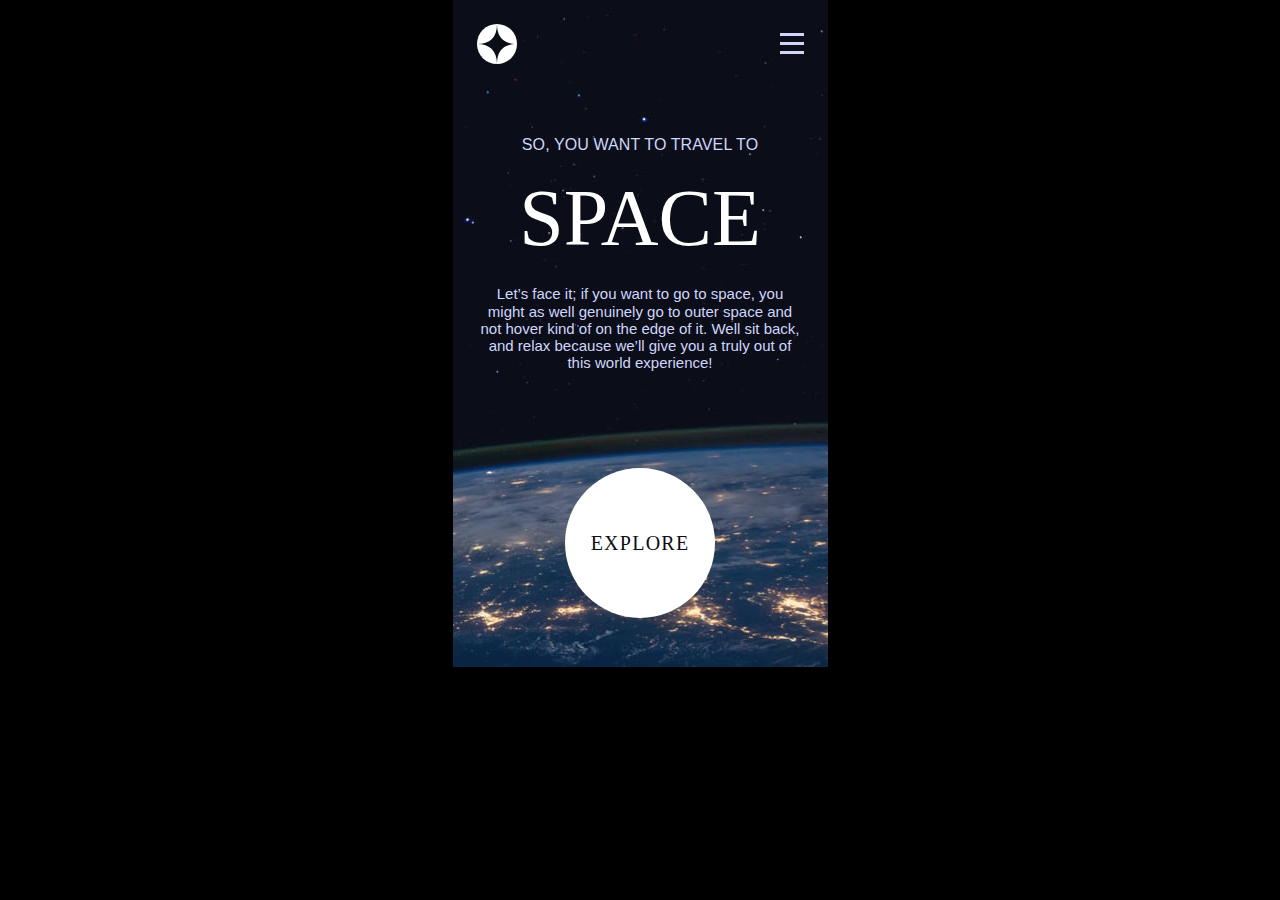
==== index.html @ ae2c72cc "Add files via upload" ====
<!DOCTYPE html>
<html lang="en">
<head>
  <meta charset="UTF-8">
  <meta name="viewport" content="width=device-width, initial-scale=1.0">
  <link rel="icon" type="image/png" sizes="32x32" href="./assets/favicon-32x32.png">
  <link rel="stylesheet" href="./assets/css/styles.css">
  <link rel="stylesheet" href="./assets/css/normalize.css">
  <title>Space tourism website</title>
</head>
<body>
  <div class="main-container">
    <div class="header">
      <div class="icon"></div>
      <div class="dropdown"></div>
    </div>
    <div class="body-container">
      <h4>SO, YOU WANT TO TRAVEL TO</h4>
      <h1>SPACE</h1>
      <p>Let’s face it; if you want to go to space, you might as well genuinely go to outer space and not hover kind of on the edge of it. Well sit back, and relax because we’ll give you a truly out of this world experience!</p>
    </div>
    <div class="circle">EXPLORE</div>
  </div>


  <!-- Solo agregado en 1440px -->
  <!-- 00 Home
  01 Destination
  02 Crew
  03 Technology -->

</body>
</html>
---- assets/css/styles.css ----
:root {
    --dark-blue: #0B0D17;
    --skyblue: #D0D6F9;
    --white: #FFFFFF;
}

/* Typography */
/* 150px 100px 56px 32px 28px*/
@import url(../fonts/Bellefair-Regular.ttf);
/* font-family: 'Bellefair', serif; */

/* Heading 5 - Barlow Condensed Regular - 28px - 4.75 Character Space  
Subheading 2 - Barlow Condensed Regular - 14px - 2.35 Character Space
    Nav Text - Barlow Condensed Regular - 16px - 2.7 Character Space*/
@import url(../fonts/BarlowCondensed-Regular.ttf);
/* font-family: 'Barlow Condensed', sans-serif; */

body {
    padding: 0;
    margin: 0;

    background-color: black;
}

.main-container {
    width: 375px;
    height: 667px;
    background-image: url(../home/background-home-mobile.jpg);
    background-size: cover;

    margin: 0 auto;
}

.header {
    height: 88px;
    width: 100%;

    display: flex;
    justify-content: space-between;

    
}

.icon {
    background-image: url(../shared/logo.svg);
    background-size: contain;

    width: 40px;
    height: 40px;

    margin-top: 24px;
    margin-left: 24px;
}

.dropdown {
    background-image: url(../shared/icon-hamburger.svg);
    background-size: contain;

    width: 24px;
    height: 21px;

    margin-top: 33px;
    margin-right: 24px;
}

.body-container {
    margin: 0 24px;
    margin-top: 48px;
}

.body-container h4 {
    margin: 0;
    padding: 0;

    font-family: 'Barlow Condensed', sans-serif;
    font-size: 16px;
    letter-spacing: 0.1px;

    font-weight: 400;
    text-align: center;
    color: var(--skyblue);
}

.body-container h1 {
    font-family: 'Bellefair', serif;
    font-size: 80px;
    font-weight: 400;
    text-align: center;
    margin-top: 18px;
    margin-bottom: 0;
    color: var(--white);
}

.body-container p {
    font-family: 'Barlow Condensed', sans-serif;
    font-size: 15px;
    font-weight: 400;
    text-align: center;
    width: 327px;
    margin-top: 21px;
    color: var(--skyblue);
}

.circle {
    font-family: 'Bellefair', serif;
    background-color: var(--white);
    border-radius: 50%;
    width: 150px;
    height: 150px;

    text-align: center;
    line-height: 150px;
    color: var(--dark-blue);
    letter-spacing: 1.25px;
    font-size: 20px;
    font-weight: 400;

    margin: 0 auto;

    margin-top: 96px;
}
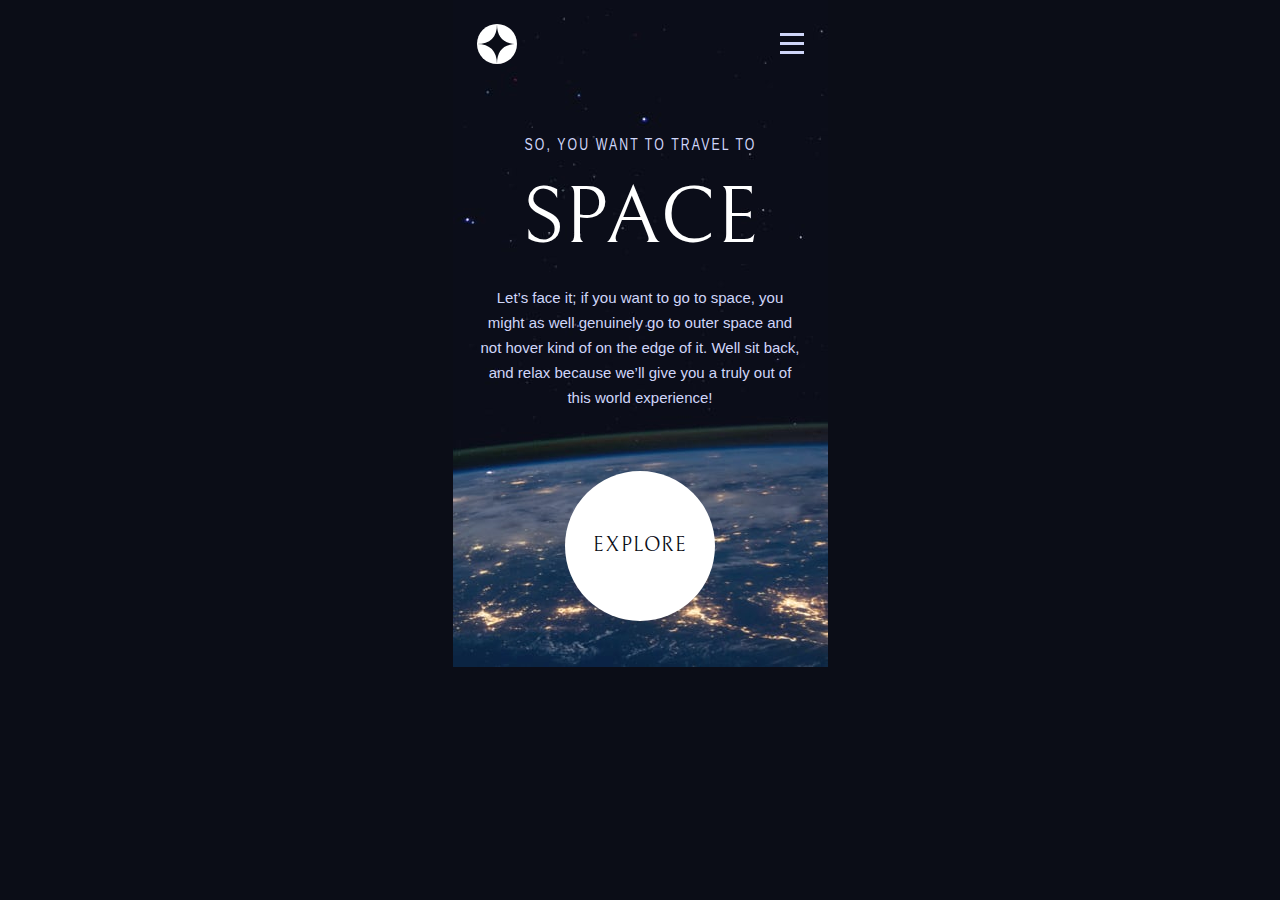
==== commit 28432c95: "Probando poner los estilos y colores en header" ====
--- a/index.html
+++ b/index.html
@@ -6,6 +6,7 @@
   <link rel="icon" type="image/png" sizes="32x32" href="./assets/favicon-32x32.png">
   <link rel="stylesheet" href="./assets/css/styles.css">
   <link rel="stylesheet" href="./assets/css/normalize.css">
+  <link rel="stylesheet" href="./assets/css/header.css">
   <title>Space tourism website</title>
 </head>
 <body>
--- a/assets/css/styles.css
+++ b/assets/css/styles.css
@@ -1,66 +1,5 @@
-:root {
-    --dark-blue: #0B0D17;
-    --skyblue: #D0D6F9;
-    --white: #FFFFFF;
-}
-
-/* Typography */
-/* 150px 100px 56px 32px 28px*/
-@import url(../fonts/Bellefair-Regular.ttf);
-/* font-family: 'Bellefair', serif; */
-
-/* Heading 5 - Barlow Condensed Regular - 28px - 4.75 Character Space  
-Subheading 2 - Barlow Condensed Regular - 14px - 2.35 Character Space
-    Nav Text - Barlow Condensed Regular - 16px - 2.7 Character Space*/
-@import url(../fonts/BarlowCondensed-Regular.ttf);
-/* font-family: 'Barlow Condensed', sans-serif; */
-
-body {
-    padding: 0;
-    margin: 0;
-
-    background-color: black;
-}
-
 .main-container {
-    width: 375px;
-    height: 667px;
-    background-image: url(../home/background-home-mobile.jpg);
-    background-size: cover;
-
-    margin: 0 auto;
-}
-
-.header {
-    height: 88px;
-    width: 100%;
-
-    display: flex;
-    justify-content: space-between;
-
-    
-}
-
-.icon {
-    background-image: url(../shared/logo.svg);
-    background-size: contain;
-
-    width: 40px;
-    height: 40px;
-
-    margin-top: 24px;
-    margin-left: 24px;
-}
-
-.dropdown {
-    background-image: url(../shared/icon-hamburger.svg);
-    background-size: contain;
-
-    width: 24px;
-    height: 21px;
-
-    margin-top: 33px;
-    margin-right: 24px;
+    background-image: url(../home/background-home-mobile-375x667.jpg);
 }
 
 .body-container {
@@ -74,15 +13,16 @@
 
     font-family: 'Barlow Condensed', sans-serif;
     font-size: 16px;
-    letter-spacing: 0.1px;
+    letter-spacing: 2.7px;
 
-    font-weight: 400;
+    font-weight: 100;
     text-align: center;
     color: var(--skyblue);
+    transform: scaleX(0.77)
 }
 
 .body-container h1 {
-    font-family: 'Bellefair', serif;
+    font-family: 'Bellefair', sans-serif; 
     font-size: 80px;
     font-weight: 400;
     text-align: center;
@@ -94,11 +34,14 @@
 .body-container p {
     font-family: 'Barlow Condensed', sans-serif;
     font-size: 15px;
-    font-weight: 400;
+    font-weight: 100;
+    font-stretch: narrower;
     text-align: center;
     width: 327px;
     margin-top: 21px;
     color: var(--skyblue);
+    line-height: 25px;
+    letter-spacing: 0;
 }
 
 .circle {
@@ -117,5 +60,15 @@
 
     margin: 0 auto;
 
-    margin-top: 96px;
+    margin-top: 61px;
+}
+
+@media (min-width: 360px) and (max-width: 374px) {
+    .main-container {
+        width: 360px;
+        height: 640px;
+        background-image: url(../home/background-home-mobile-360x640.jpg);
+        background-size: cover;
+        margin: 0 auto;
+    }
 }--- a/assets/css/header.css
+++ b/assets/css/header.css
@@ -0,0 +1,65 @@
+:root {
+    --dark-blue: #0B0D17;
+    --skyblue: #D0D6F9;
+    --white: #FFFFFF;
+}
+
+/* Typography */
+/* 150px 100px 56px 32px 28px*/
+@font-face {
+    font-family: Bellefair;
+    src: url(../fonts/Bellefair-Regular.ttf);
+}
+/* font-family: 'Bellefair', serif; */
+
+/* Heading 5 - Barlow Condensed Regular - 28px - 4.75 Character Space  
+Subheading 2 - Barlow Condensed Regular - 14px - 2.35 Character Space
+    Nav Text - Barlow Condensed Regular - 16px - 2.7 Character Space*/
+@font-face {
+    font-family: BarlowCondensed;
+    src: url(../fonts/BarlowCondensed-Light.ttf), url(../fonts/BarlowCondensed-Regular.ttf);
+}
+/* font-family: 'Barlow Condensed', sans-serif; */
+
+body {
+    padding: 0;
+    margin: 0;
+    background-color: var(--dark-blue);
+}
+
+.main-container {
+    width: 375px;
+    height: 667px;
+    background-size: cover;
+    margin: 0 auto;
+}
+
+.header {
+    height: 88px;
+    width: 100%;
+
+    display: flex;
+    justify-content: space-between;    
+}
+
+.icon {
+    background-image: url(../shared/logo.svg);
+    background-size: contain;
+
+    width: 40px;
+    height: 40px;
+
+    margin-top: 24px;
+    margin-left: 24px;
+}
+
+.dropdown {
+    background-image: url(../shared/icon-hamburger.svg);
+    background-size: contain;
+
+    width: 24px;
+    height: 21px;
+
+    margin-top: 33px;
+    margin-right: 24px;
+}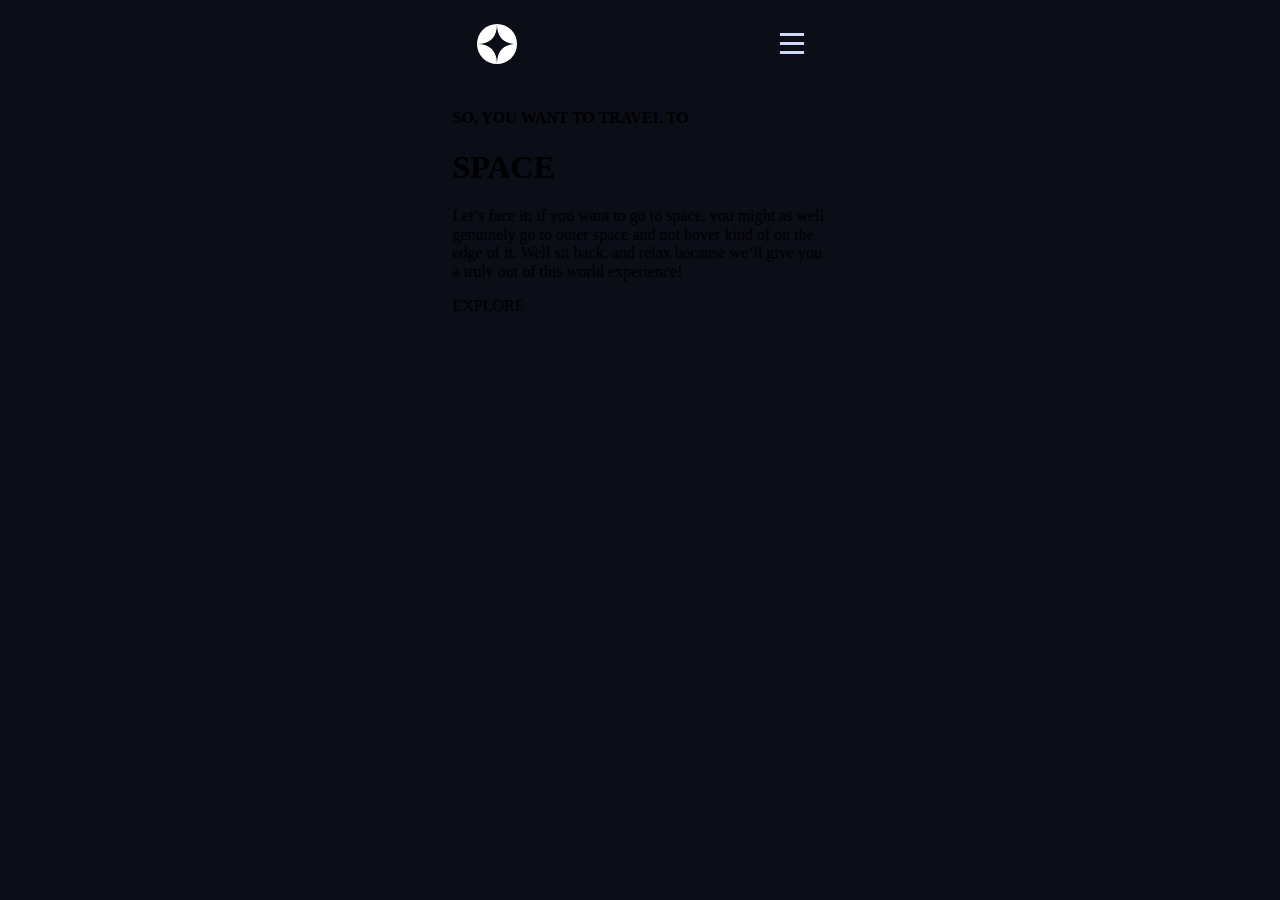
==== commit 94414211: "Desplegable añadido" ====
--- a/index.html
+++ b/index.html
@@ -4,7 +4,7 @@
   <meta charset="UTF-8">
   <meta name="viewport" content="width=device-width, initial-scale=1.0">
   <link rel="icon" type="image/png" sizes="32x32" href="./assets/favicon-32x32.png">
-  <link rel="stylesheet" href="./assets/css/styles.css">
+  <link rel="stylesheet" href="./assets/css/styles-index.css">
   <link rel="stylesheet" href="./assets/css/normalize.css">
   <link rel="stylesheet" href="./assets/css/header.css">
   <title>Space tourism website</title>
@@ -13,7 +13,17 @@
   <div class="main-container">
     <div class="header">
       <div class="icon"></div>
-      <div class="dropdown"></div>
+      <div class="dropdown">
+        <button onclick="toggleDropdown()" id="dropbtn" class="dropbtn"></button>
+        <div id="myDropdown" class="dropdown-content">
+          <div class="close-icon" id="closeIcon"></div>
+          <a href="#">01 <span>HOME</span></a>
+          <a href="#">02 <span>DESTINATION</span></a>
+          <a href="#">03 <span>CREW</span></a>
+          <a href="#">04 <span>TECHNOLOGY</span></a>
+        </div>
+      </div>
+      <script src="./assets/js/dropdown.js"></script>
     </div>
     <div class="body-container">
       <h4>SO, YOU WANT TO TRAVEL TO</h4>
@@ -23,12 +33,5 @@
     <div class="circle">EXPLORE</div>
   </div>
 
-
-  <!-- Solo agregado en 1440px -->
-  <!-- 00 Home
-  01 Destination
-  02 Crew
-  03 Technology -->
-
 </body>
 </html>--- a/assets/css/header.css
+++ b/assets/css/header.css
@@ -20,6 +20,12 @@
     src: url(../fonts/BarlowCondensed-Light.ttf), url(../fonts/BarlowCondensed-Regular.ttf);
 }
 /* font-family: 'Barlow Condensed', sans-serif; */
+
+html, body {
+    height: 100%;
+    margin: 0;
+    padding: 0;
+  }
 
 body {
     padding: 0;
@@ -53,13 +59,108 @@
     margin-left: 24px;
 }
 
+/* Estilos para el botón y el contenido desplegable */
 .dropdown {
+    position: relative;
+    display: inline-block;
+  }
+  
+  .dropbtn {
     background-image: url(../shared/icon-hamburger.svg);
+    background-repeat: no-repeat;
     background-size: contain;
-
+    background-position: center;
     width: 24px;
     height: 21px;
-
+    background-color: #0B0D17;
     margin-top: 33px;
     margin-right: 24px;
-}+    border: none;
+    cursor: pointer;
+
+    line-height: 33px;
+  }
+
+  
+  
+  .dropdown-content {
+    display: none;
+    position: fixed;
+    top: 40px;
+    right: 0;
+    width: 220px;
+    height: 100vh;
+    background-color: transparent;
+    box-shadow: 0px 8px 16px 0px rgba(0,0,0,0.2);
+    z-index: 1;
+    padding: 20px;
+    position: relative;
+    backdrop-filter: blur(16px);
+    
+}
+
+/* Tu CSS existente */
+
+/* Agrega el siguiente estilo para ocultar el icono cuando se abre la lista */
+.dropdown-content.show #dropbtn {
+    display: none;
+  }
+  
+
+  .dropdown-content::before {
+    content: "";
+    position: absolute;
+    top: 10px;
+    right: 10px;
+    width: 20px;
+    height: 20px;
+    background-image: url('ruta-a-tu-imagen-x.svg');
+    background-repeat: no-repeat;
+    background-size: contain;
+  }
+  
+  .dropdown-content a {
+    color: var(--white);
+    padding: 12px 16px;
+    text-decoration: none;
+    display: block;
+
+    font-family: 'Barlow Condensed', sans-serif;
+    font-size: 16px;
+    font-weight: 200;
+    letter-spacing: 2.7px;
+    transform: scaleX(0.77);
+    padding: 0px 0px 15px 0px;
+    padding-top: 30px;
+    margin-left: -11px;
+    font-weight: 600;
+  }
+
+  .dropdown-content span {
+    color: var(--white);
+    font-family: 'Barlow Condensed';
+    font-weight: 200;
+    font-size: 16px;
+  }
+  
+  .dropdown-content a:nth-child(2) {
+    padding-top: 88px;
+  }
+  
+  .show {
+    display: block;
+  }
+
+  
+
+  .close-icon {
+    background-image: url(../shared/icon-close.svg);
+    background-size: cover;
+
+    position: absolute;
+    top: 19px;
+    right: 19px;
+    width: 20px;
+    height: 20px;
+  }
+  